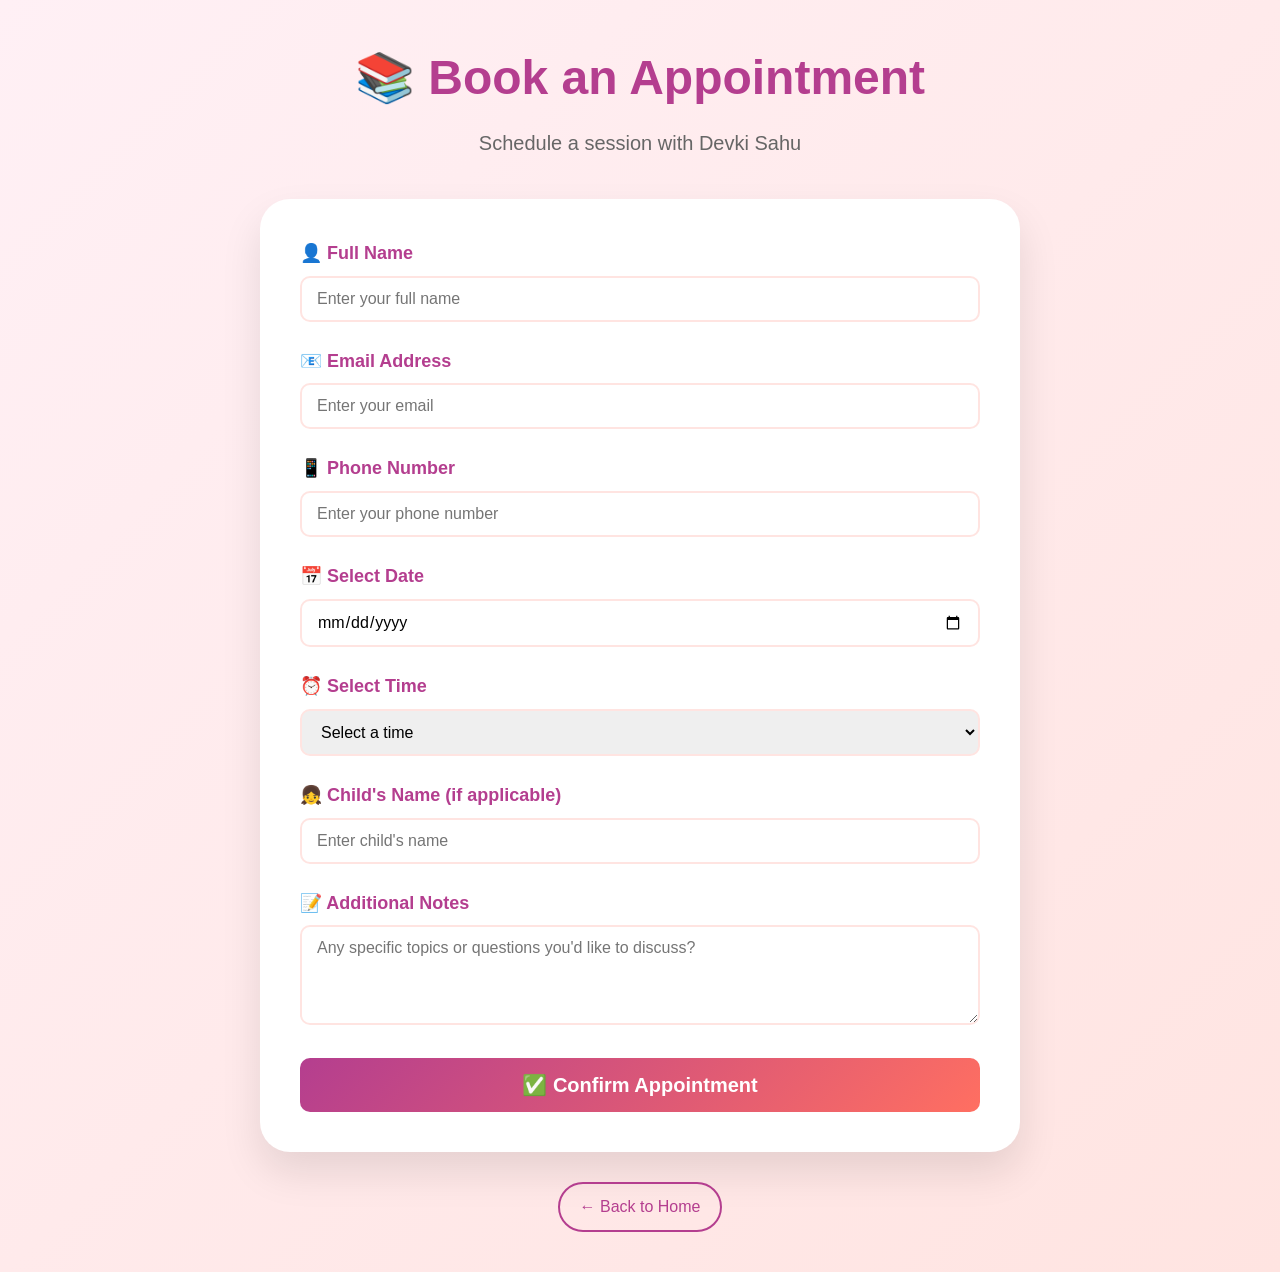
==== booking.html @ bc0f8063 "Create booking.html" ====
<!DOCTYPE html>
<html lang="en">
<head>
    <meta charset="UTF-8">
    <meta name="viewport" content="width=device-width, initial-scale=1.0">
    <title>Book an Appointment - Devki Sahu</title>
    <style>
        * {
            margin: 0;
            padding: 0;
            box-sizing: border-box;
        }
        body {
            font-family: 'Arial', sans-serif;
            line-height: 1.6;
            color: #333;
            background: linear-gradient(135deg, #FFF0F5, #FFE4E1);
            min-height: 100vh;
        }
        .container {
            max-width: 800px;
            margin: 0 auto;
            padding: 40px 20px;
        }
        .header {
            text-align: center;
            margin-bottom: 40px;
        }
        .header h1 {
            font-size: 48px;
            color: #B43E8F;
            margin-bottom: 10px;
        }
        .header p {
            font-size: 20px;
            color: #666;
        }
        .booking-card {
            background: white;
            border-radius: 30px;
            padding: 40px;
            box-shadow: 0 20px 40px rgba(0,0,0,0.1);
        }
        .form-group {
            margin-bottom: 25px;
        }
        .form-group label {
            display: block;
            font-size: 18px;
            font-weight: bold;
            color: #B43E8F;
            margin-bottom: 8px;
        }
        .form-group input,
        .form-group select,
        .form-group textarea {
            width: 100%;
            padding: 12px 15px;
            font-size: 16px;
            border: 2px solid #FFE4E1;
            border-radius: 10px;
            transition: all 0.3s;
            font-family: inherit;
        }
        .form-group input:focus,
        .form-group select:focus,
        .form-group textarea:focus {
            outline: none;
            border-color: #FF6F61;
            box-shadow: 0 0 0 3px rgba(255,111,97,0.1);
        }
        .form-group textarea {
            resize: vertical;
            min-height: 100px;
        }
        .submit-btn {
            width: 100%;
            padding: 15px;
            background: linear-gradient(135deg, #B43E8F, #FF6F61);
            color: white;
            border: none;
            border-radius: 10px;
            font-size: 20px;
            font-weight: bold;
            cursor: pointer;
            transition: all 0.3s;
        }
        .submit-btn:hover {
            transform: translateY(-2px);
            box-shadow: 0 5px 15px rgba(180,62,143,0.3);
        }
        .back-home {
            text-align: center;
            margin-top: 30px;
        }
        .back-home a {
            color: #B43E8F;
            text-decoration: none;
            font-size: 16px;
            display: inline-block;
            padding: 10px 20px;
            border: 2px solid #B43E8F;
            border-radius: 25px;
            transition: all 0.3s;
        }
        .back-home a:hover {
            background: #B43E8F;
            color: white;
        }
        .confirmation {
            display: none;
            text-align: center;
            padding: 40px;
            background: white;
            border-radius: 30px;
            margin-top: 20px;
        }
        .confirmation.show {
            display: block;
        }
        .confirmation h2 {
            color: #B43E8F;
            margin-bottom: 20px;
        }
        .confirmation p {
            font-size: 18px;
            margin-bottom: 30px;
        }
        .booking-form {
            display: block;
        }
        .booking-form.hide {
            display: none;
        }
        @media (max-width: 768px) {
            .header h1 {
                font-size: 36px;
            }
            .booking-card {
                padding: 25px;
            }
        }
    </style>
</head>
<body>
    <div class="container">
        <div class="header">
            <h1>📚 Book an Appointment</h1>
            <p>Schedule a session with Devki Sahu</p>
        </div>

        <!-- Booking Form -->
        <div id="bookingForm" class="booking-form">
            <div class="booking-card">
                <form id="appointmentForm">
                    <div class="form-group">
                        <label>👤 Full Name</label>
                        <input type="text" id="name" required placeholder="Enter your full name">
                    </div>

                    <div class="form-group">
                        <label>📧 Email Address</label>
                        <input type="email" id="email" required placeholder="Enter your email">
                    </div>

                    <div class="form-group">
                        <label>📱 Phone Number</label>
                        <input type="tel" id="phone" required placeholder="Enter your phone number">
                    </div>

                    <div class="form-group">
                        <label>📅 Select Date</label>
                        <input type="date" id="date" required>
                    </div>

                    <div class="form-group">
                        <label>⏰ Select Time</label>
                        <select id="time" required>
                            <option value="">Select a time</option>
                            <option value="10:00 AM">10:00 AM</option>
                            <option value="11:00 AM">11:00 AM</option>
                            <option value="12:00 PM">12:00 PM</option>
                            <option value="2:00 PM">2:00 PM</option>
                            <option value="3:00 PM">3:00 PM</option>
                            <option value="4:00 PM">4:00 PM</option>
                            <option value="5:00 PM">5:00 PM</option>
                        </select>
                    </div>

                    <div class="form-group">
                        <label>👧 Child's Name (if applicable)</label>
                        <input type="text" id="childName" placeholder="Enter child's name">
                    </div>

                    <div class="form-group">
                        <label>📝 Additional Notes</label>
                        <textarea id="notes" placeholder="Any specific topics or questions you'd like to discuss?"></textarea>
                    </div>

                    <button type="submit" class="submit-btn">✅ Confirm Appointment</button>
                </form>
            </div>
            <div class="back-home">
                <a href="index.html">← Back to Home</a>
            </div>
        </div>

        <!-- Confirmation Message -->
        <div id="confirmation" class="confirmation">
            <div class="booking-card">
                <h2>🎉 Appointment Booked!</h2>
                <p>Thank you for booking an appointment with Devki Sahu.</p>
                <p>You will receive a confirmation email shortly with the details.</p>
                <p><strong>📧 sahu.devki@gmail.com</strong></p>
                <p>For any changes, please contact us directly.</p>
                <button onclick="bookAnother()" class="submit-btn" style="margin-top: 20px;">📅 Book Another Appointment</button>
                <div style="margin-top: 20px;">
                    <a href="index.html" style="color: #B43E8F; text-decoration: none;">← Return to Homepage</a>
                </div>
            </div>
        </div>
    </div>

    <script>
        // Set minimum date to today
        const today = new Date().toISOString().split('T')[0];
        document.getElementById('date').min = today;

        // Handle form submission
        document.getElementById('appointmentForm').addEventListener('submit', function(e) {
            e.preventDefault();
            
            // Get form data
            const name = document.getElementById('name').value;
            const email = document.getElementById('email').value;
            const phone = document.getElementById('phone').value;
            const date = document.getElementById('date').value;
            const time = document.getElementById('time').value;
            const childName = document.getElementById('childName').value;
            const notes = document.getElementById('notes').value;
            
            // Here you can add code to send this data to an email or database
            // For now, we'll just show confirmation
            
            // Hide form, show confirmation
            document.getElementById('bookingForm').classList.add('hide');
            document.getElementById('confirmation').classList.add('show');
            
            // Optional: You can log the data to console
            console.log('Appointment Details:', {
                name, email, phone, date, time, childName, notes
            });
        });
    </script>
</body>
</html>
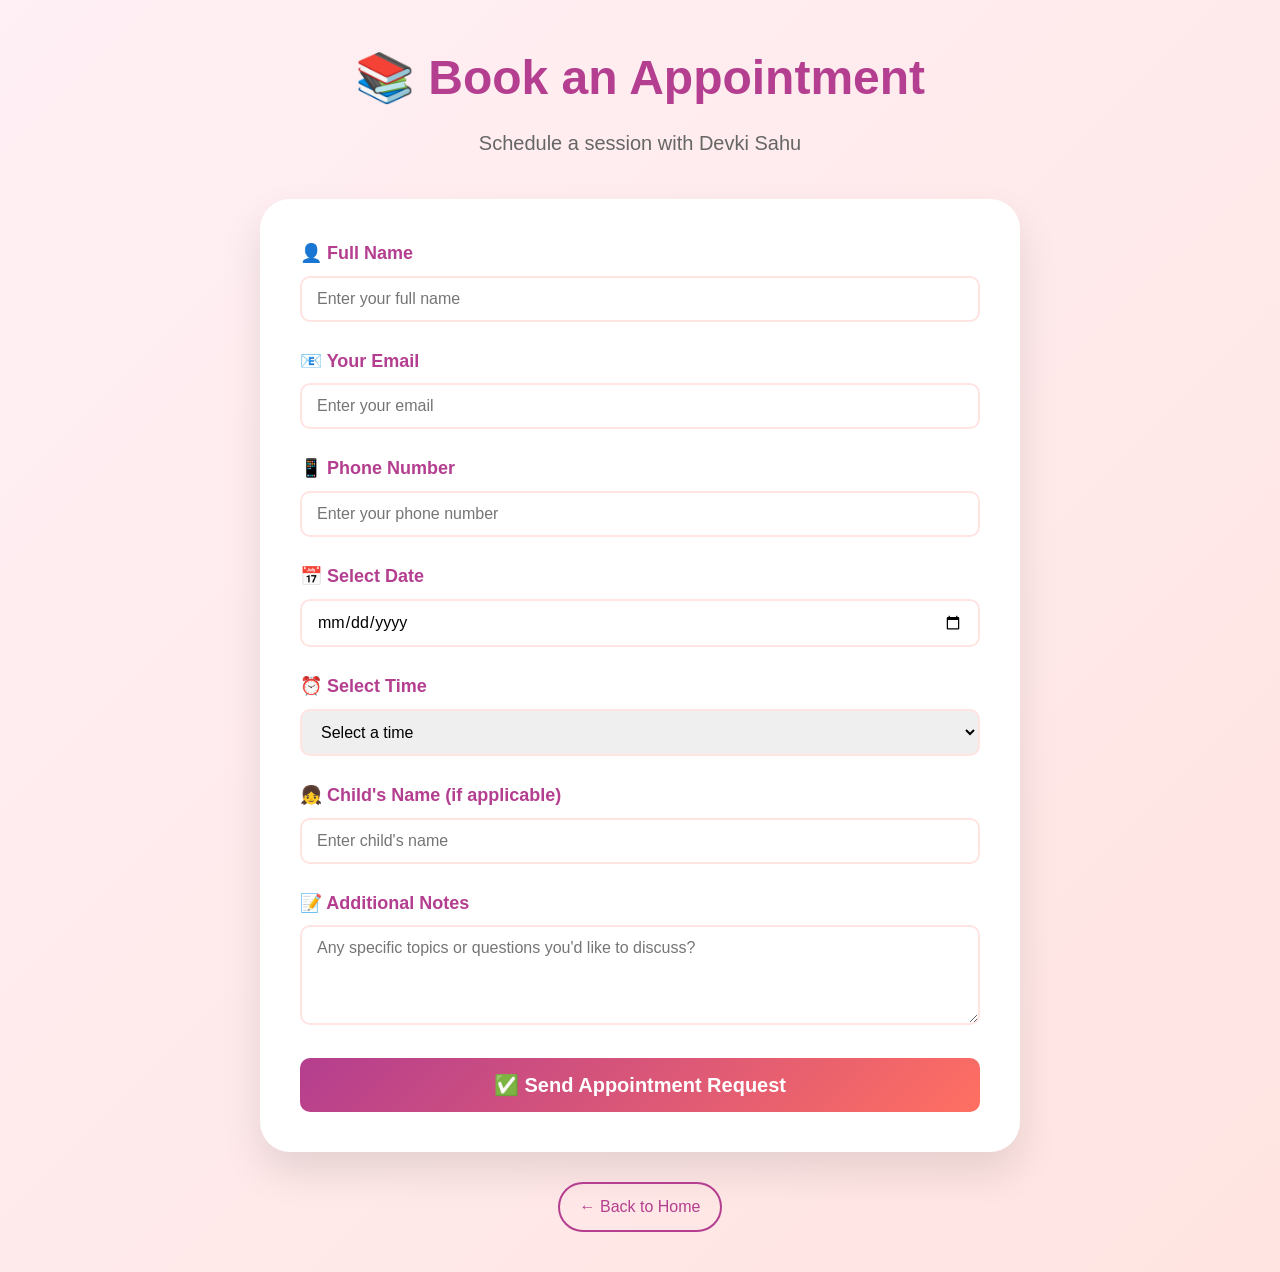
==== commit e7f3d1cf: "Update booking.html" ====
--- a/booking.html
+++ b/booking.html
@@ -89,6 +89,10 @@
             transform: translateY(-2px);
             box-shadow: 0 5px 15px rgba(180,62,143,0.3);
         }
+        .submit-btn:disabled {
+            opacity: 0.6;
+            cursor: not-allowed;
+        }
         .back-home {
             text-align: center;
             margin-top: 30px;
@@ -124,13 +128,24 @@
         }
         .confirmation p {
             font-size: 18px;
-            margin-bottom: 30px;
+            margin-bottom: 15px;
         }
         .booking-form {
             display: block;
         }
         .booking-form.hide {
             display: none;
+        }
+        .error-message {
+            background: #ffe6e6;
+            color: #d63031;
+            padding: 15px;
+            border-radius: 10px;
+            margin-bottom: 20px;
+            display: none;
+        }
+        .error-message.show {
+            display: block;
         }
         @media (max-width: 768px) {
             .header h1 {
@@ -152,30 +167,31 @@
         <!-- Booking Form -->
         <div id="bookingForm" class="booking-form">
             <div class="booking-card">
-                <form id="appointmentForm">
+                <div id="errorMessage" class="error-message"></div>
+                <form id="appointmentForm" action="https://formspree.io/f/mgonqdwv" method="POST">
                     <div class="form-group">
                         <label>👤 Full Name</label>
-                        <input type="text" id="name" required placeholder="Enter your full name">
-                    </div>
-
-                    <div class="form-group">
-                        <label>📧 Email Address</label>
-                        <input type="email" id="email" required placeholder="Enter your email">
+                        <input type="text" name="name" id="name" required placeholder="Enter your full name">
+                    </div>
+
+                    <div class="form-group">
+                        <label>📧 Your Email</label>
+                        <input type="email" name="email" id="email" required placeholder="Enter your email">
                     </div>
 
                     <div class="form-group">
                         <label>📱 Phone Number</label>
-                        <input type="tel" id="phone" required placeholder="Enter your phone number">
+                        <input type="tel" name="phone" id="phone" required placeholder="Enter your phone number">
                     </div>
 
                     <div class="form-group">
                         <label>📅 Select Date</label>
-                        <input type="date" id="date" required>
+                        <input type="date" name="date" id="date" required>
                     </div>
 
                     <div class="form-group">
                         <label>⏰ Select Time</label>
-                        <select id="time" required>
+                        <select name="time" id="time" required>
                             <option value="">Select a time</option>
                             <option value="10:00 AM">10:00 AM</option>
                             <option value="11:00 AM">11:00 AM</option>
@@ -189,15 +205,18 @@
 
                     <div class="form-group">
                         <label>👧 Child's Name (if applicable)</label>
-                        <input type="text" id="childName" placeholder="Enter child's name">
+                        <input type="text" name="child_name" id="childName" placeholder="Enter child's name">
                     </div>
 
                     <div class="form-group">
                         <label>📝 Additional Notes</label>
-                        <textarea id="notes" placeholder="Any specific topics or questions you'd like to discuss?"></textarea>
-                    </div>
-
-                    <button type="submit" class="submit-btn">✅ Confirm Appointment</button>
+                        <textarea name="notes" id="notes" placeholder="Any specific topics or questions you'd like to discuss?"></textarea>
+                    </div>
+
+                    <input type="hidden" name="_subject" value="New Appointment Request - Devki Sahu">
+                    <input type="hidden" name="_replyto" id="replyto">
+                    
+                    <button type="submit" id="submitBtn" class="submit-btn">✅ Send Appointment Request</button>
                 </form>
             </div>
             <div class="back-home">
@@ -208,9 +227,9 @@
         <!-- Confirmation Message -->
         <div id="confirmation" class="confirmation">
             <div class="booking-card">
-                <h2>🎉 Appointment Booked!</h2>
+                <h2>🎉 Appointment Request Sent!</h2>
                 <p>Thank you for booking an appointment with Devki Sahu.</p>
-                <p>You will receive a confirmation email shortly with the details.</p>
+                <p>You will receive a confirmation email shortly.</p>
                 <p><strong>📧 sahu.devki@gmail.com</strong></p>
                 <p>For any changes, please contact us directly.</p>
                 <button onclick="bookAnother()" class="submit-btn" style="margin-top: 20px;">📅 Book Another Appointment</button>
@@ -225,32 +244,64 @@
         // Set minimum date to today
         const today = new Date().toISOString().split('T')[0];
         document.getElementById('date').min = today;
+        
+        // Set reply-to email
+        document.getElementById('replyto').value = document.getElementById('email')?.value || '';
+        
+        // Update replyto when email changes
+        document.getElementById('email').addEventListener('input', function() {
+            document.getElementById('replyto').value = this.value;
+        });
 
         // Handle form submission
-        document.getElementById('appointmentForm').addEventListener('submit', function(e) {
+        document.getElementById('appointmentForm').addEventListener('submit', async function(e) {
             e.preventDefault();
             
-            // Get form data
-            const name = document.getElementById('name').value;
-            const email = document.getElementById('email').value;
-            const phone = document.getElementById('phone').value;
-            const date = document.getElementById('date').value;
-            const time = document.getElementById('time').value;
-            const childName = document.getElementById('childName').value;
-            const notes = document.getElementById('notes').value;
+            const form = this;
+            const submitBtn = document.getElementById('submitBtn');
+            const errorDiv = document.getElementById('errorMessage');
             
-            // Here you can add code to send this data to an email or database
-            // For now, we'll just show confirmation
+            // Disable button and show loading
+            submitBtn.disabled = true;
+            submitBtn.innerHTML = '⏳ Sending...';
             
-            // Hide form, show confirmation
-            document.getElementById('bookingForm').classList.add('hide');
-            document.getElementById('confirmation').classList.add('show');
+            const formData = new FormData(form);
             
-            // Optional: You can log the data to console
-            console.log('Appointment Details:', {
-                name, email, phone, date, time, childName, notes
-            });
+            try {
+                const response = await fetch(form.action, {
+                    method: 'POST',
+                    body: formData,
+                    headers: {
+                        'Accept': 'application/json'
+                    }
+                });
+                
+                if (response.ok) {
+                    // Success - show confirmation
+                    document.getElementById('bookingForm').classList.add('hide');
+                    document.getElementById('confirmation').classList.add('show');
+                } else {
+                    throw new Error('Form submission failed');
+                }
+            } catch (error) {
+                errorDiv.textContent = '❌ Something went wrong. Please try again or contact directly at sahu.devki@gmail.com';
+                errorDiv.classList.add('show');
+                setTimeout(() => {
+                    errorDiv.classList.remove('show');
+                }, 5000);
+            } finally {
+                // Re-enable button
+                submitBtn.disabled = false;
+                submitBtn.innerHTML = '✅ Send Appointment Request';
+            }
         });
+        
+        function bookAnother() {
+            document.getElementById('bookingForm').classList.remove('hide');
+            document.getElementById('confirmation').classList.remove('show');
+            document.getElementById('appointmentForm').reset();
+            document.getElementById('errorMessage').classList.remove('show');
+        }
     </script>
 </body>
 </html>
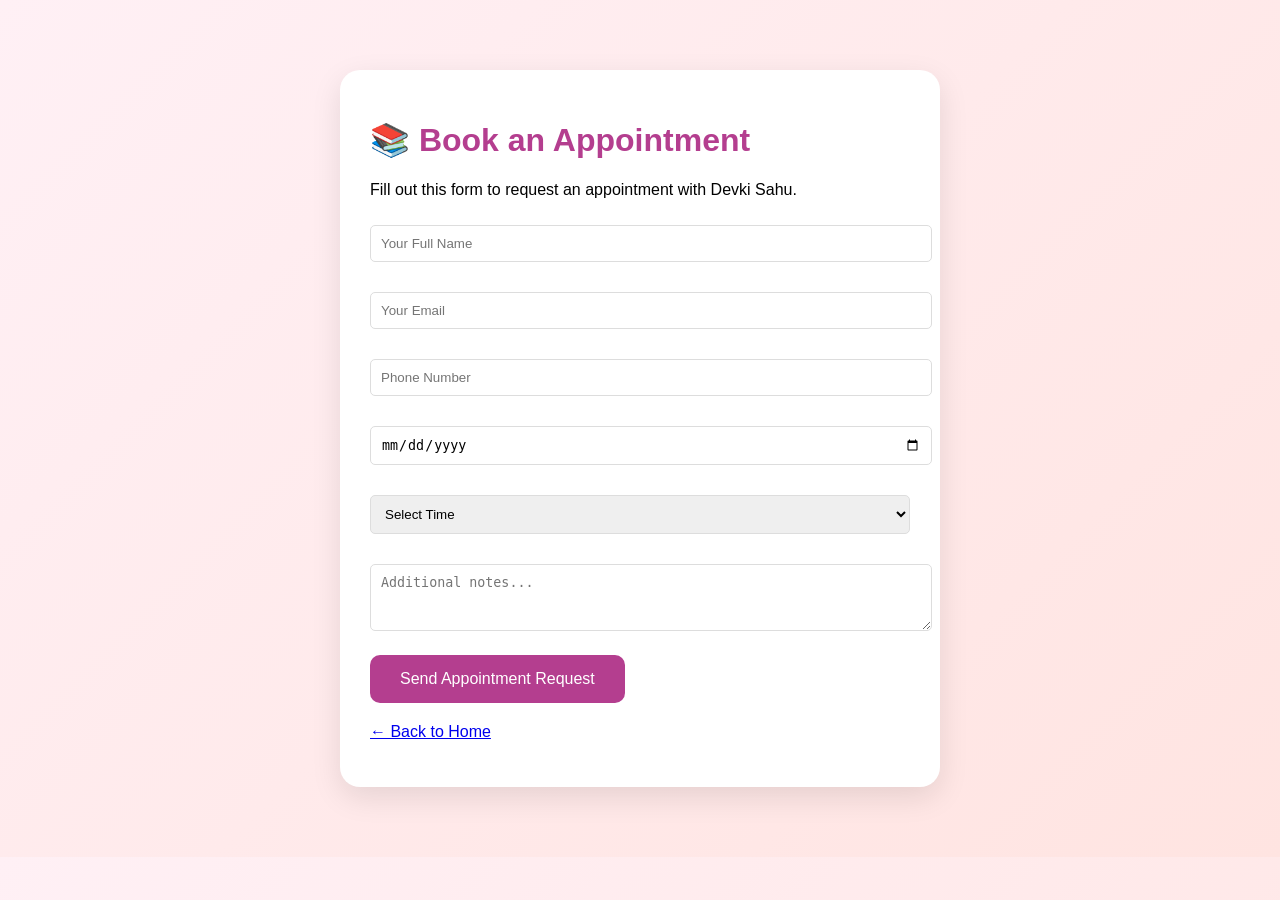
==== commit 3b684274: "Update booking.html" ====
--- a/booking.html
+++ b/booking.html
@@ -3,267 +3,101 @@
 <head>
     <meta charset="UTF-8">
     <meta name="viewport" content="width=device-width, initial-scale=1.0">
-    <title>Book an Appointment - Devki Sahu</title>
+    <title>Book Appointment - Test</title>
     <style>
-        * {
-            margin: 0;
-            padding: 0;
-            box-sizing: border-box;
+        body {
+            font-family: Arial, sans-serif;
+            max-width: 600px;
+            margin: 50px auto;
+            padding: 20px;
+            background: linear-gradient(135deg, #FFF0F5, #FFE4E1);
         }
-        body {
-            font-family: 'Arial', sans-serif;
-            line-height: 1.6;
-            color: #333;
-            background: linear-gradient(135deg, #FFF0F5, #FFE4E1);
-            min-height: 100vh;
+        .form-container {
+            background: white;
+            padding: 30px;
+            border-radius: 20px;
+            box-shadow: 0 10px 30px rgba(0,0,0,0.1);
         }
-        .container {
-            max-width: 800px;
-            margin: 0 auto;
-            padding: 40px 20px;
+        input, select, textarea {
+            width: 100%;
+            padding: 10px;
+            margin: 10px 0 20px;
+            border: 1px solid #ddd;
+            border-radius: 5px;
         }
-        .header {
-            text-align: center;
-            margin-bottom: 40px;
-        }
-        .header h1 {
-            font-size: 48px;
-            color: #B43E8F;
-            margin-bottom: 10px;
-        }
-        .header p {
-            font-size: 20px;
-            color: #666;
-        }
-        .booking-card {
-            background: white;
-            border-radius: 30px;
-            padding: 40px;
-            box-shadow: 0 20px 40px rgba(0,0,0,0.1);
-        }
-        .form-group {
-            margin-bottom: 25px;
-        }
-        .form-group label {
-            display: block;
-            font-size: 18px;
-            font-weight: bold;
-            color: #B43E8F;
-            margin-bottom: 8px;
-        }
-        .form-group input,
-        .form-group select,
-        .form-group textarea {
-            width: 100%;
-            padding: 12px 15px;
-            font-size: 16px;
-            border: 2px solid #FFE4E1;
-            border-radius: 10px;
-            transition: all 0.3s;
-            font-family: inherit;
-        }
-        .form-group input:focus,
-        .form-group select:focus,
-        .form-group textarea:focus {
-            outline: none;
-            border-color: #FF6F61;
-            box-shadow: 0 0 0 3px rgba(255,111,97,0.1);
-        }
-        .form-group textarea {
-            resize: vertical;
-            min-height: 100px;
-        }
-        .submit-btn {
-            width: 100%;
-            padding: 15px;
-            background: linear-gradient(135deg, #B43E8F, #FF6F61);
+        button {
+            background: #B43E8F;
             color: white;
+            padding: 15px 30px;
             border: none;
             border-radius: 10px;
-            font-size: 20px;
-            font-weight: bold;
             cursor: pointer;
-            transition: all 0.3s;
+            font-size: 16px;
         }
-        .submit-btn:hover {
-            transform: translateY(-2px);
-            box-shadow: 0 5px 15px rgba(180,62,143,0.3);
+        button:hover {
+            background: #FF6F61;
         }
-        .submit-btn:disabled {
-            opacity: 0.6;
-            cursor: not-allowed;
-        }
-        .back-home {
-            text-align: center;
-            margin-top: 30px;
-        }
-        .back-home a {
-            color: #B43E8F;
-            text-decoration: none;
-            font-size: 16px;
-            display: inline-block;
-            padding: 10px 20px;
-            border: 2px solid #B43E8F;
-            border-radius: 25px;
-            transition: all 0.3s;
-        }
-        .back-home a:hover {
-            background: #B43E8F;
-            color: white;
-        }
-        .confirmation {
-            display: none;
-            text-align: center;
-            padding: 40px;
-            background: white;
-            border-radius: 30px;
-            margin-top: 20px;
-        }
-        .confirmation.show {
-            display: block;
-        }
-        .confirmation h2 {
-            color: #B43E8F;
-            margin-bottom: 20px;
-        }
-        .confirmation p {
-            font-size: 18px;
-            margin-bottom: 15px;
-        }
-        .booking-form {
-            display: block;
-        }
-        .booking-form.hide {
-            display: none;
-        }
-        .error-message {
-            background: #ffe6e6;
-            color: #d63031;
+        .success {
+            background: #d4edda;
+            color: #155724;
             padding: 15px;
             border-radius: 10px;
             margin-bottom: 20px;
             display: none;
         }
-        .error-message.show {
-            display: block;
+        .error {
+            background: #f8d7da;
+            color: #721c24;
+            padding: 15px;
+            border-radius: 10px;
+            margin-bottom: 20px;
+            display: none;
         }
-        @media (max-width: 768px) {
-            .header h1 {
-                font-size: 36px;
-            }
-            .booking-card {
-                padding: 25px;
-            }
+        h1 {
+            color: #B43E8F;
         }
     </style>
 </head>
 <body>
-    <div class="container">
-        <div class="header">
-            <h1>📚 Book an Appointment</h1>
-            <p>Schedule a session with Devki Sahu</p>
-        </div>
-
-        <!-- Booking Form -->
-        <div id="bookingForm" class="booking-form">
-            <div class="booking-card">
-                <div id="errorMessage" class="error-message"></div>
-                <form id="appointmentForm" action="https://formspree.io/f/mgonqdwv" method="POST">
-                    <div class="form-group">
-                        <label>👤 Full Name</label>
-                        <input type="text" name="name" id="name" required placeholder="Enter your full name">
-                    </div>
-
-                    <div class="form-group">
-                        <label>📧 Your Email</label>
-                        <input type="email" name="email" id="email" required placeholder="Enter your email">
-                    </div>
-
-                    <div class="form-group">
-                        <label>📱 Phone Number</label>
-                        <input type="tel" name="phone" id="phone" required placeholder="Enter your phone number">
-                    </div>
-
-                    <div class="form-group">
-                        <label>📅 Select Date</label>
-                        <input type="date" name="date" id="date" required>
-                    </div>
-
-                    <div class="form-group">
-                        <label>⏰ Select Time</label>
-                        <select name="time" id="time" required>
-                            <option value="">Select a time</option>
-                            <option value="10:00 AM">10:00 AM</option>
-                            <option value="11:00 AM">11:00 AM</option>
-                            <option value="12:00 PM">12:00 PM</option>
-                            <option value="2:00 PM">2:00 PM</option>
-                            <option value="3:00 PM">3:00 PM</option>
-                            <option value="4:00 PM">4:00 PM</option>
-                            <option value="5:00 PM">5:00 PM</option>
-                        </select>
-                    </div>
-
-                    <div class="form-group">
-                        <label>👧 Child's Name (if applicable)</label>
-                        <input type="text" name="child_name" id="childName" placeholder="Enter child's name">
-                    </div>
-
-                    <div class="form-group">
-                        <label>📝 Additional Notes</label>
-                        <textarea name="notes" id="notes" placeholder="Any specific topics or questions you'd like to discuss?"></textarea>
-                    </div>
-
-                    <input type="hidden" name="_subject" value="New Appointment Request - Devki Sahu">
-                    <input type="hidden" name="_replyto" id="replyto">
-                    
-                    <button type="submit" id="submitBtn" class="submit-btn">✅ Send Appointment Request</button>
-                </form>
-            </div>
-            <div class="back-home">
-                <a href="index.html">← Back to Home</a>
-            </div>
-        </div>
-
-        <!-- Confirmation Message -->
-        <div id="confirmation" class="confirmation">
-            <div class="booking-card">
-                <h2>🎉 Appointment Request Sent!</h2>
-                <p>Thank you for booking an appointment with Devki Sahu.</p>
-                <p>You will receive a confirmation email shortly.</p>
-                <p><strong>📧 sahu.devki@gmail.com</strong></p>
-                <p>For any changes, please contact us directly.</p>
-                <button onclick="bookAnother()" class="submit-btn" style="margin-top: 20px;">📅 Book Another Appointment</button>
-                <div style="margin-top: 20px;">
-                    <a href="index.html" style="color: #B43E8F; text-decoration: none;">← Return to Homepage</a>
-                </div>
-            </div>
-        </div>
+    <div class="form-container">
+        <h1>📚 Book an Appointment</h1>
+        <p>Fill out this form to request an appointment with Devki Sahu.</p>
+        
+        <div id="successMsg" class="success">✅ Appointment request sent! Check sahu.devki@gmail.com</div>
+        <div id="errorMsg" class="error">❌ Error sending. Please try again or email sahu.devki@gmail.com directly.</div>
+        
+        <form id="contactForm" action="https://formspree.io/f/mgonqdwv" method="POST">
+            <input type="text" name="name" placeholder="Your Full Name" required>
+            <input type="email" name="email" placeholder="Your Email" required>
+            <input type="tel" name="phone" placeholder="Phone Number" required>
+            <input type="date" name="date" required>
+            <select name="time" required>
+                <option value="">Select Time</option>
+                <option>10:00 AM</option>
+                <option>11:00 AM</option>
+                <option>12:00 PM</option>
+                <option>2:00 PM</option>
+                <option>3:00 PM</option>
+                <option>4:00 PM</option>
+            </select>
+            <textarea name="notes" rows="3" placeholder="Additional notes..."></textarea>
+            <input type="hidden" name="_subject" value="New Appointment Request">
+            <button type="submit">Send Appointment Request</button>
+        </form>
+        <p style="margin-top: 20px;"><a href="index.html">← Back to Home</a></p>
     </div>
 
     <script>
-        // Set minimum date to today
-        const today = new Date().toISOString().split('T')[0];
-        document.getElementById('date').min = today;
+        const form = document.getElementById('contactForm');
+        const successMsg = document.getElementById('successMsg');
+        const errorMsg = document.getElementById('errorMsg');
         
-        // Set reply-to email
-        document.getElementById('replyto').value = document.getElementById('email')?.value || '';
-        
-        // Update replyto when email changes
-        document.getElementById('email').addEventListener('input', function() {
-            document.getElementById('replyto').value = this.value;
-        });
-
-        // Handle form submission
-        document.getElementById('appointmentForm').addEventListener('submit', async function(e) {
+        form.addEventListener('submit', async function(e) {
             e.preventDefault();
             
-            const form = this;
-            const submitBtn = document.getElementById('submitBtn');
-            const errorDiv = document.getElementById('errorMessage');
-            
-            // Disable button and show loading
-            submitBtn.disabled = true;
-            submitBtn.innerHTML = '⏳ Sending...';
+            // Hide messages
+            successMsg.style.display = 'none';
+            errorMsg.style.display = 'none';
             
             const formData = new FormData(form);
             
@@ -277,31 +111,15 @@
                 });
                 
                 if (response.ok) {
-                    // Success - show confirmation
-                    document.getElementById('bookingForm').classList.add('hide');
-                    document.getElementById('confirmation').classList.add('show');
+                    successMsg.style.display = 'block';
+                    form.reset();
                 } else {
-                    throw new Error('Form submission failed');
+                    errorMsg.style.display = 'block';
                 }
             } catch (error) {
-                errorDiv.textContent = '❌ Something went wrong. Please try again or contact directly at sahu.devki@gmail.com';
-                errorDiv.classList.add('show');
-                setTimeout(() => {
-                    errorDiv.classList.remove('show');
-                }, 5000);
-            } finally {
-                // Re-enable button
-                submitBtn.disabled = false;
-                submitBtn.innerHTML = '✅ Send Appointment Request';
+                errorMsg.style.display = 'block';
             }
         });
-        
-        function bookAnother() {
-            document.getElementById('bookingForm').classList.remove('hide');
-            document.getElementById('confirmation').classList.remove('show');
-            document.getElementById('appointmentForm').reset();
-            document.getElementById('errorMessage').classList.remove('show');
-        }
     </script>
 </body>
 </html>
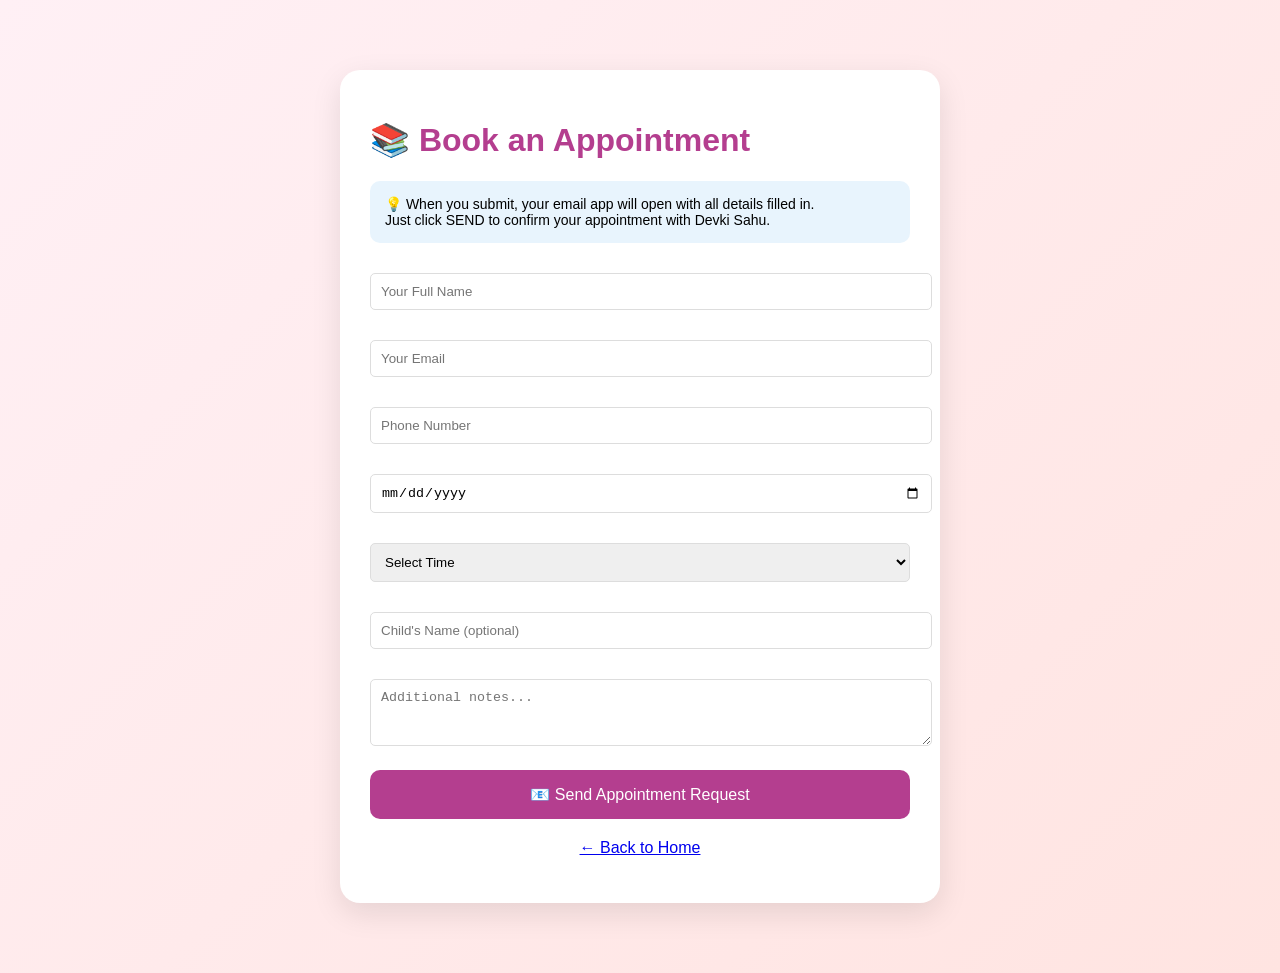
==== commit d594b888: "Update booking.html" ====
--- a/booking.html
+++ b/booking.html
@@ -3,7 +3,7 @@
 <head>
     <meta charset="UTF-8">
     <meta name="viewport" content="width=device-width, initial-scale=1.0">
-    <title>Book Appointment - Test</title>
+    <title>Book Appointment - Devki Sahu</title>
     <style>
         body {
             font-family: Arial, sans-serif;
@@ -33,25 +33,17 @@
             border-radius: 10px;
             cursor: pointer;
             font-size: 16px;
+            width: 100%;
         }
         button:hover {
             background: #FF6F61;
         }
-        .success {
-            background: #d4edda;
-            color: #155724;
+        .info {
+            background: #e8f4fd;
             padding: 15px;
             border-radius: 10px;
             margin-bottom: 20px;
-            display: none;
-        }
-        .error {
-            background: #f8d7da;
-            color: #721c24;
-            padding: 15px;
-            border-radius: 10px;
-            margin-bottom: 20px;
-            display: none;
+            font-size: 14px;
         }
         h1 {
             color: #B43E8F;
@@ -61,17 +53,18 @@
 <body>
     <div class="form-container">
         <h1>📚 Book an Appointment</h1>
-        <p>Fill out this form to request an appointment with Devki Sahu.</p>
         
-        <div id="successMsg" class="success">✅ Appointment request sent! Check sahu.devki@gmail.com</div>
-        <div id="errorMsg" class="error">❌ Error sending. Please try again or email sahu.devki@gmail.com directly.</div>
+        <div class="info">
+            💡 When you submit, your email app will open with all details filled in.<br>
+            Just click SEND to confirm your appointment with Devki Sahu.
+        </div>
         
-        <form id="contactForm" action="https://formspree.io/f/mgonqdwv" method="POST">
-            <input type="text" name="name" placeholder="Your Full Name" required>
-            <input type="email" name="email" placeholder="Your Email" required>
-            <input type="tel" name="phone" placeholder="Phone Number" required>
-            <input type="date" name="date" required>
-            <select name="time" required>
+        <form id="appointmentForm">
+            <input type="text" id="name" placeholder="Your Full Name" required>
+            <input type="email" id="email" placeholder="Your Email" required>
+            <input type="tel" id="phone" placeholder="Phone Number" required>
+            <input type="date" id="date" required>
+            <select id="time" required>
                 <option value="">Select Time</option>
                 <option>10:00 AM</option>
                 <option>11:00 AM</option>
@@ -79,46 +72,54 @@
                 <option>2:00 PM</option>
                 <option>3:00 PM</option>
                 <option>4:00 PM</option>
+                <option>5:00 PM</option>
             </select>
-            <textarea name="notes" rows="3" placeholder="Additional notes..."></textarea>
-            <input type="hidden" name="_subject" value="New Appointment Request">
-            <button type="submit">Send Appointment Request</button>
+            <input type="text" id="childName" placeholder="Child's Name (optional)">
+            <textarea id="notes" rows="3" placeholder="Additional notes..."></textarea>
+            
+            <button type="submit">📧 Send Appointment Request</button>
         </form>
-        <p style="margin-top: 20px;"><a href="index.html">← Back to Home</a></p>
+        <p style="margin-top: 20px; text-align: center;"><a href="index.html">← Back to Home</a></p>
     </div>
 
     <script>
-        const form = document.getElementById('contactForm');
-        const successMsg = document.getElementById('successMsg');
-        const errorMsg = document.getElementById('errorMsg');
+        // Set minimum date to today
+        const today = new Date().toISOString().split('T')[0];
+        document.getElementById('date').min = today;
         
-        form.addEventListener('submit', async function(e) {
+        document.getElementById('appointmentForm').addEventListener('submit', function(e) {
             e.preventDefault();
             
-            // Hide messages
-            successMsg.style.display = 'none';
-            errorMsg.style.display = 'none';
+            // Get values
+            const name = document.getElementById('name').value;
+            const email = document.getElementById('email').value;
+            const phone = document.getElementById('phone').value;
+            const date = document.getElementById('date').value;
+            const time = document.getElementById('time').value;
+            const childName = document.getElementById('childName').value;
+            const notes = document.getElementById('notes').value;
             
-            const formData = new FormData(form);
+            // Format date
+            const formattedDate = new Date(date).toLocaleDateString('en-US', {
+                year: 'numeric', month: 'long', day: 'numeric'
+            });
             
-            try {
-                const response = await fetch(form.action, {
-                    method: 'POST',
-                    body: formData,
-                    headers: {
-                        'Accept': 'application/json'
-                    }
-                });
-                
-                if (response.ok) {
-                    successMsg.style.display = 'block';
-                    form.reset();
-                } else {
-                    errorMsg.style.display = 'block';
-                }
-            } catch (error) {
-                errorMsg.style.display = 'block';
-            }
+            // Create email
+            const subject = `Appointment Request from ${name}`;
+            let body = `NEW APPOINTMENT REQUEST\n\n`;
+            body += `Name: ${name}\n`;
+            body += `Email: ${email}\n`;
+            body += `Phone: ${phone}\n`;
+            body += `Date: ${formattedDate}\n`;
+            body += `Time: ${time}\n`;
+            if (childName) body += `Child's Name: ${childName}\n`;
+            if (notes) body += `\nNotes:\n${notes}\n`;
+            
+            // Open email
+            window.location.href = `mailto:sahu.devki@gmail.com?subject=${encodeURIComponent(subject)}&body=${encodeURIComponent(body)}`;
+            
+            // Show success message
+            alert('✅ Your email app will now open. Please click SEND to confirm your appointment with Devki Sahu!');
         });
     </script>
 </body>
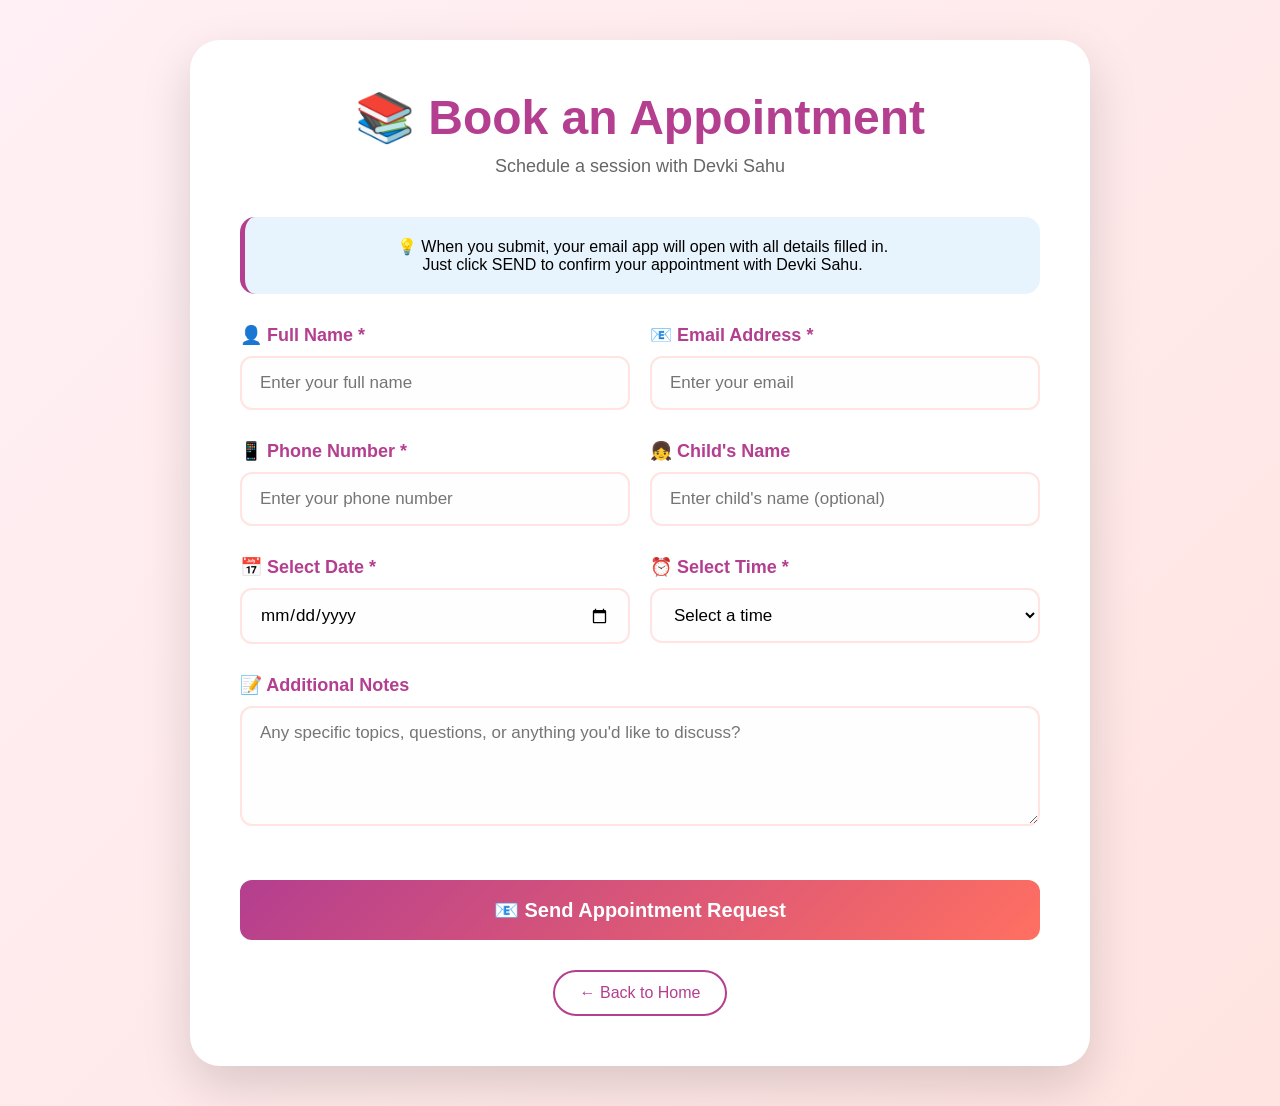
==== commit 86ded8c7: "Update booking.html" ====
--- a/booking.html
+++ b/booking.html
@@ -5,54 +5,155 @@
     <meta name="viewport" content="width=device-width, initial-scale=1.0">
     <title>Book Appointment - Devki Sahu</title>
     <style>
+        * {
+            margin: 0;
+            padding: 0;
+            box-sizing: border-box;
+        }
         body {
-            font-family: Arial, sans-serif;
-            max-width: 600px;
-            margin: 50px auto;
+            font-family: 'Arial', sans-serif;
+            background: linear-gradient(135deg, #FFF0F5, #FFE4E1);
+            min-height: 100vh;
+            padding: 40px 20px;
+        }
+        .form-container {
+            max-width: 900px;
+            margin: 0 auto;
+            background: white;
+            padding: 50px;
+            border-radius: 30px;
+            box-shadow: 0 20px 50px rgba(0,0,0,0.15);
+        }
+        h1 {
+            color: #B43E8F;
+            font-size: 48px;
+            margin-bottom: 10px;
+            text-align: center;
+        }
+        .subtitle {
+            text-align: center;
+            color: #666;
+            font-size: 18px;
+            margin-bottom: 40px;
+        }
+        .info {
+            background: #e8f4fd;
             padding: 20px;
-            background: linear-gradient(135deg, #FFF0F5, #FFE4E1);
-        }
-        .form-container {
-            background: white;
-            padding: 30px;
-            border-radius: 20px;
-            box-shadow: 0 10px 30px rgba(0,0,0,0.1);
+            border-radius: 15px;
+            margin-bottom: 30px;
+            font-size: 16px;
+            text-align: center;
+            border-left: 5px solid #B43E8F;
+        }
+        .form-group {
+            margin-bottom: 30px;
+        }
+        label {
+            display: block;
+            font-size: 18px;
+            font-weight: bold;
+            color: #B43E8F;
+            margin-bottom: 10px;
         }
         input, select, textarea {
             width: 100%;
-            padding: 10px;
-            margin: 10px 0 20px;
-            border: 1px solid #ddd;
-            border-radius: 5px;
+            padding: 15px 18px;
+            font-size: 17px;
+            border: 2px solid #FFE4E1;
+            border-radius: 12px;
+            transition: all 0.3s;
+            font-family: inherit;
+            background: #fefefe;
+        }
+        input:focus, select:focus, textarea:focus {
+            outline: none;
+            border-color: #FF6F61;
+            box-shadow: 0 0 0 3px rgba(255,111,97,0.2);
+            background: white;
+        }
+        textarea {
+            resize: vertical;
+            min-height: 120px;
         }
         button {
+            width: 100%;
+            padding: 18px;
+            background: linear-gradient(135deg, #B43E8F, #FF6F61);
+            color: white;
+            border: none;
+            border-radius: 12px;
+            font-size: 20px;
+            font-weight: bold;
+            cursor: pointer;
+            transition: all 0.3s;
+            margin-top: 20px;
+        }
+        button:hover {
+            transform: translateY(-2px);
+            box-shadow: 0 10px 25px rgba(180,62,143,0.3);
+        }
+        .back-link {
+            text-align: center;
+            margin-top: 30px;
+        }
+        .back-link a {
+            color: #B43E8F;
+            text-decoration: none;
+            font-size: 16px;
+            display: inline-block;
+            padding: 12px 25px;
+            border: 2px solid #B43E8F;
+            border-radius: 30px;
+            transition: all 0.3s;
+        }
+        .back-link a:hover {
             background: #B43E8F;
             color: white;
-            padding: 15px 30px;
-            border: none;
-            border-radius: 10px;
-            cursor: pointer;
-            font-size: 16px;
-            width: 100%;
-        }
-        button:hover {
-            background: #FF6F61;
-        }
-        .info {
-            background: #e8f4fd;
-            padding: 15px;
-            border-radius: 10px;
-            margin-bottom: 20px;
-            font-size: 14px;
-        }
-        h1 {
-            color: #B43E8F;
+        }
+        .row {
+            display: flex;
+            gap: 20px;
+        }
+        .row .form-group {
+            flex: 1;
+        }
+        @media (max-width: 768px) {
+            .form-container {
+                padding: 30px;
+            }
+            h1 {
+                font-size: 36px;
+            }
+            .row {
+                flex-direction: column;
+                gap: 0;
+            }
+            input, select, textarea {
+                padding: 12px 15px;
+                font-size: 16px;
+            }
+            button {
+                padding: 15px;
+                font-size: 18px;
+            }
+        }
+        @media (max-width: 480px) {
+            .form-container {
+                padding: 20px;
+            }
+            h1 {
+                font-size: 28px;
+            }
+            label {
+                font-size: 16px;
+            }
         }
     </style>
 </head>
 <body>
     <div class="form-container">
         <h1>📚 Book an Appointment</h1>
+        <p class="subtitle">Schedule a session with Devki Sahu</p>
         
         <div class="info">
             💡 When you submit, your email app will open with all details filled in.<br>
@@ -60,26 +161,65 @@
         </div>
         
         <form id="appointmentForm">
-            <input type="text" id="name" placeholder="Your Full Name" required>
-            <input type="email" id="email" placeholder="Your Email" required>
-            <input type="tel" id="phone" placeholder="Phone Number" required>
-            <input type="date" id="date" required>
-            <select id="time" required>
-                <option value="">Select Time</option>
-                <option>10:00 AM</option>
-                <option>11:00 AM</option>
-                <option>12:00 PM</option>
-                <option>2:00 PM</option>
-                <option>3:00 PM</option>
-                <option>4:00 PM</option>
-                <option>5:00 PM</option>
-            </select>
-            <input type="text" id="childName" placeholder="Child's Name (optional)">
-            <textarea id="notes" rows="3" placeholder="Additional notes..."></textarea>
+            <div class="row">
+                <div class="form-group">
+                    <label>👤 Full Name *</label>
+                    <input type="text" id="name" placeholder="Enter your full name" required>
+                </div>
+                
+                <div class="form-group">
+                    <label>📧 Email Address *</label>
+                    <input type="email" id="email" placeholder="Enter your email" required>
+                </div>
+            </div>
+            
+            <div class="row">
+                <div class="form-group">
+                    <label>📱 Phone Number *</label>
+                    <input type="tel" id="phone" placeholder="Enter your phone number" required>
+                </div>
+                
+                <div class="form-group">
+                    <label>👧 Child's Name</label>
+                    <input type="text" id="childName" placeholder="Enter child's name (optional)">
+                </div>
+            </div>
+            
+            <div class="row">
+                <div class="form-group">
+                    <label>📅 Select Date *</label>
+                    <input type="date" id="date" required>
+                </div>
+                
+                <div class="form-group">
+                    <label>⏰ Select Time *</label>
+                    <select id="time" required>
+                        <option value="">Select a time</option>
+                        <option value="9:00 AM">9:00 AM</option>
+                        <option value="10:00 AM">10:00 AM</option>
+                        <option value="11:00 AM">11:00 AM</option>
+                        <option value="12:00 PM">12:00 PM</option>
+                        <option value="1:00 PM">1:00 PM</option>
+                        <option value="2:00 PM">2:00 PM</option>
+                        <option value="3:00 PM">3:00 PM</option>
+                        <option value="4:00 PM">4:00 PM</option>
+                        <option value="5:00 PM">5:00 PM</option>
+                        <option value="6:00 PM">6:00 PM</option>
+                    </select>
+                </div>
+            </div>
+            
+            <div class="form-group">
+                <label>📝 Additional Notes</label>
+                <textarea id="notes" placeholder="Any specific topics, questions, or anything you'd like to discuss?"></textarea>
+            </div>
             
             <button type="submit">📧 Send Appointment Request</button>
         </form>
-        <p style="margin-top: 20px; text-align: center;"><a href="index.html">← Back to Home</a></p>
+        
+        <div class="back-link">
+            <a href="index.html">← Back to Home</a>
+        </div>
     </div>
 
     <script>
@@ -99,27 +239,45 @@
             const childName = document.getElementById('childName').value;
             const notes = document.getElementById('notes').value;
             
-            // Format date
+            // Check required fields
+            if (!name || !email || !phone || !date || !time) {
+                alert('⚠️ Please fill in all required fields (*)');
+                return;
+            }
+            
+            // Format date nicely
             const formattedDate = new Date(date).toLocaleDateString('en-US', {
-                year: 'numeric', month: 'long', day: 'numeric'
+                weekday: 'long',
+                year: 'numeric',
+                month: 'long',
+                day: 'numeric'
             });
             
             // Create email
             const subject = `Appointment Request from ${name}`;
-            let body = `NEW APPOINTMENT REQUEST\n\n`;
-            body += `Name: ${name}\n`;
-            body += `Email: ${email}\n`;
-            body += `Phone: ${phone}\n`;
-            body += `Date: ${formattedDate}\n`;
-            body += `Time: ${time}\n`;
-            if (childName) body += `Child's Name: ${childName}\n`;
-            if (notes) body += `\nNotes:\n${notes}\n`;
+            
+            let body = `━━━━━━━━━━━━━━━━━━━━━━━━━━━━━━━━━━\n`;
+            body += `        NEW APPOINTMENT REQUEST\n`;
+            body += `━━━━━━━━━━━━━━━━━━━━━━━━━━━━━━━━━━\n\n`;
+            body += `👤 Name: ${name}\n`;
+            body += `📧 Email: ${email}\n`;
+            body += `📱 Phone: ${phone}\n`;
+            body += `📅 Date: ${formattedDate}\n`;
+            body += `⏰ Time: ${time}\n`;
+            if (childName) body += `👧 Child's Name: ${childName}\n`;
+            if (notes) body += `\n📝 Notes:\n${notes}\n`;
+            body += `\n━━━━━━━━━━━━━━━━━━━━━━━━━━━━━━━━━━\n`;
+            body += `Please confirm this appointment.\n`;
+            body += `━━━━━━━━━━━━━━━━━━━━━━━━━━━━━━━━━━`;
             
             // Open email
             window.location.href = `mailto:sahu.devki@gmail.com?subject=${encodeURIComponent(subject)}&body=${encodeURIComponent(body)}`;
             
             // Show success message
-            alert('✅ Your email app will now open. Please click SEND to confirm your appointment with Devki Sahu!');
+            alert('✅ Your email app will now open!\n\nPlease click SEND to confirm your appointment with Devki Sahu.');
+            
+            // Reset form
+            this.reset();
         });
     </script>
 </body>
